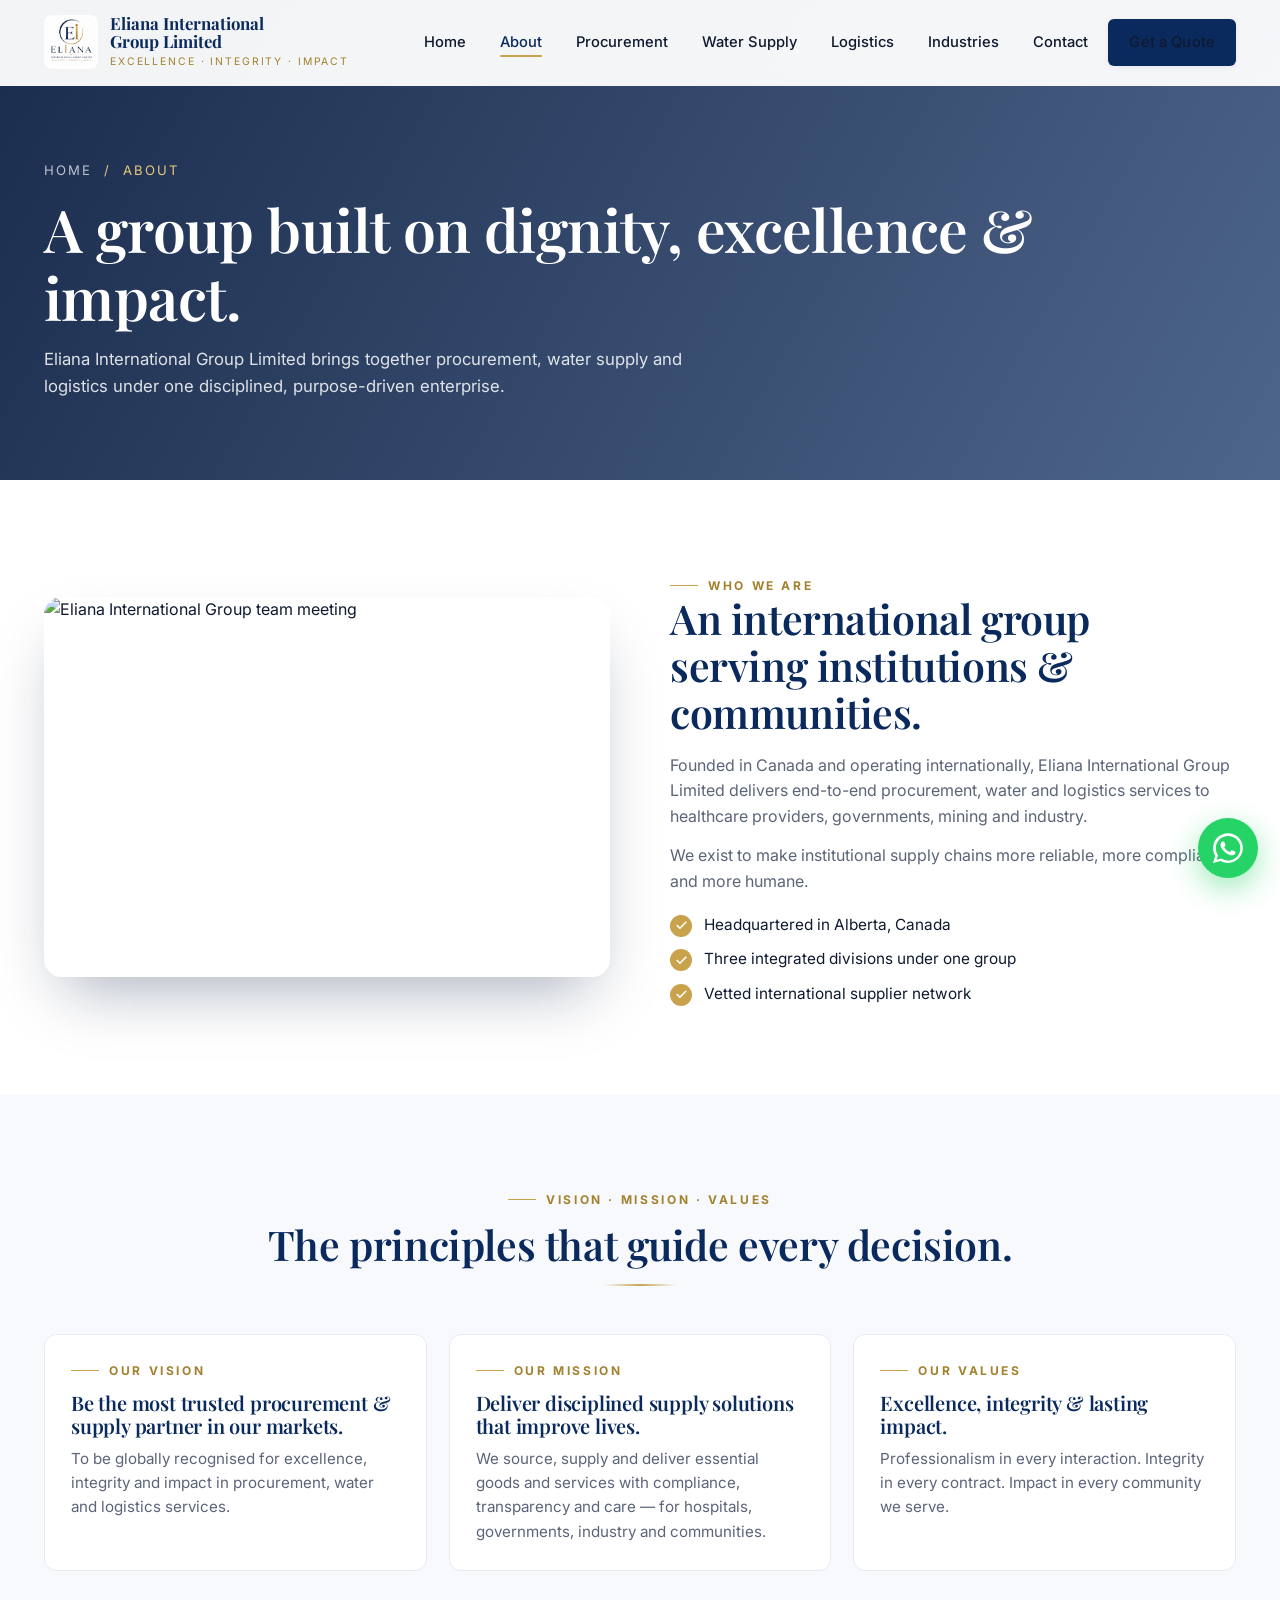
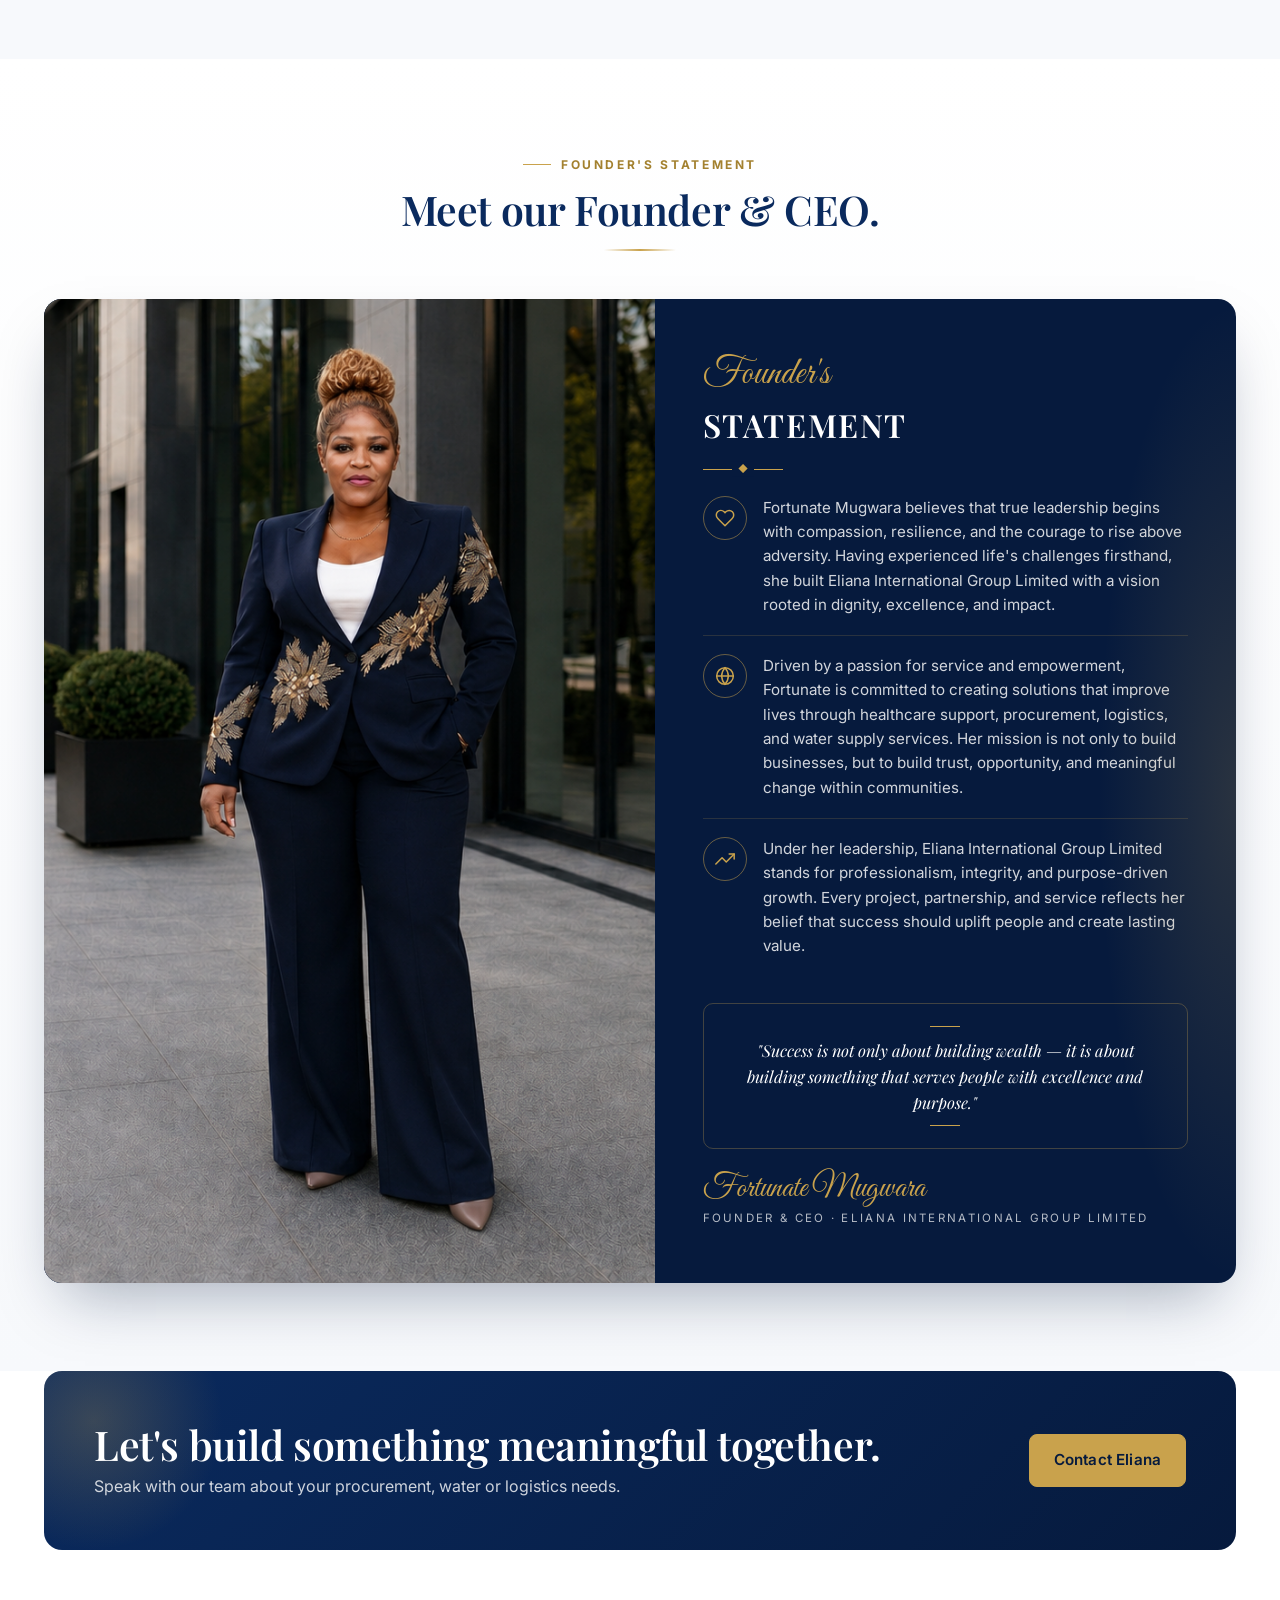
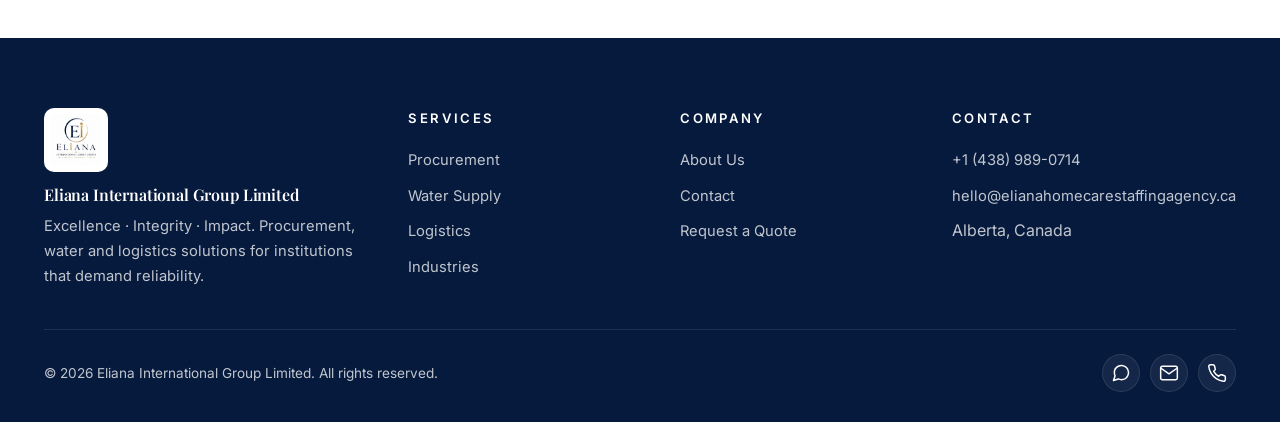
==== about.html @ 85c3ada8 "Add files via upload" ====
<!doctype html>
<html lang="en">
<head>
<meta charset="utf-8" />
<meta name="viewport" content="width=device-width,initial-scale=1" />
<title>About Us — Eliana International Group Limited</title>
<meta name="description" content="Vision, mission and global operations approach of Eliana International Group Limited — a Canadian company serving institutions and communities worldwide." />
<link rel="icon" href="assets/img/logo.jpeg" />
<link rel="preconnect" href="https://fonts.googleapis.com">
<link href="https://fonts.googleapis.com/css2?family=Playfair+Display:wght@500;600;700&family=Inter:wght@300;400;500;600;700&family=Great+Vibes&display=swap" rel="stylesheet">
<link rel="stylesheet" href="assets/css/style.css" />
</head>
<body>

<header class="site-header">
  <div class="container nav">
    <a class="brand" href="index.html"><img src="assets/img/logo.jpeg" alt="Eliana logo" /><div><div class="brand-name">Eliana International<br/>Group Limited</div><span class="brand-tag">Excellence · Integrity · Impact</span></div></a>
    <button class="nav-toggle" aria-label="Toggle navigation"><svg class="icon icon-lg" viewBox="0 0 24 24"><line x1="3" y1="6" x2="21" y2="6"/><line x1="3" y1="12" x2="21" y2="12"/><line x1="3" y1="18" x2="21" y2="18"/></svg></button>
    <ul class="nav-links">
      <li><a href="index.html">Home</a></li>
      <li><a href="about.html">About</a></li>
      <li><a href="procurement.html">Procurement</a></li>
      <li><a href="water.html">Water Supply</a></li>
      <li><a href="logistics.html">Logistics</a></li>
      <li><a href="industries.html">Industries</a></li>
      <li><a href="contact.html">Contact</a></li>
      <li class="nav-cta"><a class="btn btn-blue" href="contact.html">Get a Quote</a></li>
    </ul>
  </div>
</header>

<section class="page-hero">
  <div class="hero-bg"><img src="https://images.unsplash.com/photo-1521737604893-d14cc237f11d?auto=format&fit=crop&w=1900&q=70" alt="Corporate boardroom" /></div>
  <div class="hero-overlay"></div>
  <div class="container reveal">
    <div class="breadcrumb"><a href="index.html">Home</a> &nbsp;/&nbsp; About</div>
    <h1>A group built on dignity, excellence &amp; impact.</h1>
    <p>Eliana International Group Limited brings together procurement, water supply and logistics under one disciplined, purpose-driven enterprise.</p>
  </div>
</section>

<section>
  <div class="container">
    <div class="two-col">
      <div class="col-img reveal"><img src="https://images.unsplash.com/photo-1542744173-8e7e53415bb0?auto=format&fit=crop&w=1200&q=70" alt="Eliana International Group team meeting" /></div>
      <div class="col-text reveal delay-1">
        <span class="eyebrow">Who We Are</span>
        <h2>An international group serving institutions &amp; communities.</h2>
        <p>Founded in Canada and operating internationally, Eliana International Group Limited delivers end-to-end procurement, water and logistics services to healthcare providers, governments, mining and industry.</p>
        <p>We exist to make institutional supply chains more reliable, more compliant and more humane.</p>
        <ul class="checklist">
          <li><span class="ic"><svg class="icon" viewBox="0 0 24 24"><polyline points="20 6 9 17 4 12"/></svg></span> Headquartered in Alberta, Canada</li>
          <li><span class="ic"><svg class="icon" viewBox="0 0 24 24"><polyline points="20 6 9 17 4 12"/></svg></span> Three integrated divisions under one group</li>
          <li><span class="ic"><svg class="icon" viewBox="0 0 24 24"><polyline points="20 6 9 17 4 12"/></svg></span> Vetted international supplier network</li>
        </ul>
      </div>
    </div>
  </div>
</section>

<section style="background:var(--surface)">
  <div class="container">
    <div class="section-head reveal">
      <span class="eyebrow">Vision · Mission · Values</span>
      <h2>The principles that guide every decision.</h2>
      <div class="divider-gold"></div>
    </div>
    <div class="pillars">
      <article class="pillar reveal" style="padding:0">
        <div class="pillar-body">
          <span class="eyebrow">Our Vision</span>
          <h3 style="margin-top:10px">Be the most trusted procurement &amp; supply partner in our markets.</h3>
          <p>To be globally recognised for excellence, integrity and impact in procurement, water and logistics services.</p>
        </div>
      </article>
      <article class="pillar reveal delay-1" style="padding:0">
        <div class="pillar-body">
          <span class="eyebrow">Our Mission</span>
          <h3 style="margin-top:10px">Deliver disciplined supply solutions that improve lives.</h3>
          <p>We source, supply and deliver essential goods and services with compliance, transparency and care — for hospitals, governments, industry and communities.</p>
        </div>
      </article>
      <article class="pillar reveal delay-2" style="padding:0">
        <div class="pillar-body">
          <span class="eyebrow">Our Values</span>
          <h3 style="margin-top:10px">Excellence, integrity &amp; lasting impact.</h3>
          <p>Professionalism in every interaction. Integrity in every contract. Impact in every community we serve.</p>
        </div>
      </article>
    </div>
  </div>
</section>

<!-- Founder Statement -->
<section class="founder-section">
  <div class="container">
    <div class="section-head reveal">
      <span class="eyebrow">Founder's Statement</span>
      <h2>Meet our Founder &amp; CEO.</h2>
      <div class="divider-gold"></div>
    </div>
    <div class="founder-card reveal">
      <div class="founder-img"><img src="assets/img/founder.png" alt="Fortunate Mugwara, Founder &amp; CEO" /></div>
      <div class="founder-body">
        <span class="founder-eyebrow">Founder's</span>
        <div class="founder-title">Statement</div>
        <div class="founder-divider"></div>
        <div class="founder-points">
          <div class="founder-point">
            <div class="ic"><svg class="icon" viewBox="0 0 24 24"><path d="M20.84 4.61a5.5 5.5 0 0 0-7.78 0L12 5.67l-1.06-1.06a5.5 5.5 0 0 0-7.78 7.78l1.06 1.06L12 21.23l7.78-7.78 1.06-1.06a5.5 5.5 0 0 0 0-7.78z"/></svg></div>
            <p>Fortunate Mugwara believes that true leadership begins with compassion, resilience, and the courage to rise above adversity. Having experienced life's challenges firsthand, she built Eliana International Group Limited with a vision rooted in dignity, excellence, and impact.</p>
          </div>
          <div class="founder-point">
            <div class="ic"><svg class="icon" viewBox="0 0 24 24"><circle cx="12" cy="12" r="10"/><line x1="2" y1="12" x2="22" y2="12"/><path d="M12 2a15.3 15.3 0 0 1 4 10 15.3 15.3 0 0 1-4 10 15.3 15.3 0 0 1-4-10 15.3 15.3 0 0 1 4-10z"/></svg></div>
            <p>Driven by a passion for service and empowerment, Fortunate is committed to creating solutions that improve lives through healthcare support, procurement, logistics, and water supply services. Her mission is not only to build businesses, but to build trust, opportunity, and meaningful change within communities.</p>
          </div>
          <div class="founder-point">
            <div class="ic"><svg class="icon" viewBox="0 0 24 24"><polyline points="23 6 13.5 15.5 8.5 10.5 1 18"/><polyline points="17 6 23 6 23 12"/></svg></div>
            <p>Under her leadership, Eliana International Group Limited stands for professionalism, integrity, and purpose-driven growth. Every project, partnership, and service reflects her belief that success should uplift people and create lasting value.</p>
          </div>
        </div>
        <div class="founder-quote">"Success is not only about building wealth — it is about building something that serves people with excellence and purpose."</div>
        <div class="founder-sign">
          <div>
            <div class="name">Fortunate Mugwara</div>
            <div class="role">Founder &amp; CEO · Eliana International Group Limited</div>
          </div>
        </div>
      </div>
    </div>
  </div>
</section>

<section style="padding-top:0">
  <div class="container">
    <div class="cta-strip reveal">
      <div>
        <h2>Let's build something meaningful together.</h2>
        <p>Speak with our team about your procurement, water or logistics needs.</p>
      </div>
      <a class="btn btn-gold" href="contact.html">Contact Eliana</a>
    </div>
  </div>
</section>

<footer>
  <div class="container">
    <div class="foot-grid">
      <div class="foot-brand">
        <img src="assets/img/logo.jpeg" alt="Eliana logo" />
        <h4>Eliana International Group Limited</h4>
        <p>Excellence · Integrity · Impact. Procurement, water and logistics solutions for institutions that demand reliability.</p>
      </div>
      <div class="foot-col"><h5>Services</h5><ul><li><a href="procurement.html">Procurement</a></li><li><a href="water.html">Water Supply</a></li><li><a href="logistics.html">Logistics</a></li><li><a href="industries.html">Industries</a></li></ul></div>
      <div class="foot-col"><h5>Company</h5><ul><li><a href="about.html">About Us</a></li><li><a href="contact.html">Contact</a></li><li><a href="contact.html">Request a Quote</a></li></ul></div>
      <div class="foot-col"><h5>Contact</h5><ul><li><a href="tel:+14389890714">+1 (438) 989-0714</a></li><li><a href="mailto:hello@elianahomecarestaffingagency.ca">hello@elianahomecarestaffingagency.ca</a></li><li>Alberta, Canada</li></ul></div>
    </div>
    <div class="foot-bar">
      <div>© <span id="year"></span> Eliana International Group Limited. All rights reserved.</div>
      <div class="socials"><a href="https://wa.me/14389890714" aria-label="WhatsApp"><svg class="icon" viewBox="0 0 24 24"><path d="M21 11.5a8.38 8.38 0 0 1-.9 3.8 8.5 8.5 0 0 1-7.6 4.7 8.38 8.38 0 0 1-3.8-.9L3 21l1.9-5.7a8.38 8.38 0 0 1-.9-3.8 8.5 8.5 0 0 1 4.7-7.6 8.38 8.38 0 0 1 3.8-.9h.5a8.48 8.48 0 0 1 8 8v.5z"/></svg></a><a href="mailto:hello@elianahomecarestaffingagency.ca" aria-label="Email"><svg class="icon" viewBox="0 0 24 24"><path d="M4 4h16c1.1 0 2 .9 2 2v12c0 1.1-.9 2-2 2H4c-1.1 0-2-.9-2-2V6c0-1.1.9-2 2-2z"/><polyline points="22,6 12,13 2,6"/></svg></a><a href="tel:+14389890714" aria-label="Phone"><svg class="icon" viewBox="0 0 24 24"><path d="M22 16.92v3a2 2 0 0 1-2.18 2 19.79 19.79 0 0 1-8.63-3.07 19.5 19.5 0 0 1-6-6 19.79 19.79 0 0 1-3.07-8.67A2 2 0 0 1 4.11 2h3a2 2 0 0 1 2 1.72c.13.96.37 1.9.72 2.81a2 2 0 0 1-.45 2.11L8.09 9.91a16 16 0 0 0 6 6l1.27-1.27a2 2 0 0 1 2.11-.45c.91.35 1.85.59 2.81.72A2 2 0 0 1 22 16.92z"/></svg></a></div>
    </div>
  </div>
</footer>

<a class="whatsapp-float" href="https://wa.me/14389890714?text=Hello%20Eliana%2C%20I%27d%20like%20to%20learn%20more." target="_blank" rel="noopener" aria-label="Chat on WhatsApp"><svg viewBox="0 0 32 32"><path d="M16 .395C7.211.395.103 7.504.103 16.293c0 2.917.781 5.673 2.146 8.058L0 32l7.881-2.207a15.83 15.83 0 0 0 8.119 2.207h.001c8.789 0 15.896-7.108 15.896-15.897C31.897 7.504 24.789.395 16 .395zm0 28.961a13.05 13.05 0 0 1-6.659-1.823l-.477-.283-4.939 1.383 1.404-4.811-.31-.494a13.06 13.06 0 0 1-1.999-6.939c0-7.222 5.876-13.098 13.098-13.098 7.222 0 13.098 5.876 13.098 13.098 0 7.222-5.876 13.098-13.098 13.098zm7.182-9.808c-.394-.197-2.329-1.149-2.69-1.281-.361-.131-.624-.197-.886.197-.262.394-1.017 1.281-1.247 1.543-.23.262-.46.295-.854.099-.394-.197-1.662-.613-3.166-1.954-1.171-1.044-1.962-2.334-2.193-2.728-.23-.394-.025-.607.173-.803.177-.176.394-.46.591-.689.197-.23.262-.394.394-.656.131-.262.066-.492-.033-.689-.099-.197-.886-2.136-1.214-2.925-.32-.768-.645-.664-.886-.677-.23-.012-.492-.014-.755-.014a1.45 1.45 0 0 0-1.05.492c-.361.394-1.378 1.346-1.378 3.285 0 1.938 1.411 3.812 1.608 4.074.197.262 2.779 4.244 6.732 5.95.94.406 1.674.648 2.246.83.943.3 1.802.258 2.481.156.757-.113 2.329-.952 2.658-1.871.328-.92.328-1.707.23-1.871-.099-.164-.361-.262-.755-.46z"/></svg></a>

<script src="assets/js/script.js"></script>
</body>
</html>
---- assets/css/style.css ----
/* Eliana International Group — clean white / blue / gold */
:root{
  --blue:#0A2A5E;
  --blue-deep:#061a3d;
  --blue-soft:#1a4490;
  --blue-50:#eef3fb;
  --gold:#C9A24C;
  --gold-light:#E8C77A;
  --gold-deep:#a3812f;
  --white:#ffffff;
  --bg:#ffffff;
  --surface:#f7f9fc;
  --text:#0f1a30;
  --muted:#5b6478;
  --line:#e6ebf2;
  --shadow-sm:0 2px 6px rgba(10,42,94,.06);
  --shadow:0 12px 30px -12px rgba(10,42,94,.18);
  --shadow-lg:0 30px 60px -20px rgba(6,26,61,.35);
  --radius:12px;
  --container:1240px;
  --t:cubic-bezier(.2,.7,.2,1);
}
*{box-sizing:border-box;margin:0;padding:0}
html{scroll-behavior:smooth}
body{
  font-family:'Inter',system-ui,-apple-system,sans-serif;
  color:var(--text);background:var(--bg);
  line-height:1.6;-webkit-font-smoothing:antialiased;
}
img{max-width:100%;display:block}
a{color:inherit;text-decoration:none}
h1,h2,h3,h4{font-family:'Playfair Display',Georgia,serif;color:var(--blue);line-height:1.15;font-weight:600;letter-spacing:-.01em}
h1{font-size:clamp(2.2rem,4.6vw,3.8rem)}
h2{font-size:clamp(1.8rem,3.2vw,2.6rem)}
h3{font-size:1.25rem}
.container{max-width:var(--container);margin:0 auto;padding:0 24px}
section{padding:88px 0}
.eyebrow{font-weight:700;letter-spacing:.22em;text-transform:uppercase;font-size:.75rem;color:var(--gold-deep);display:inline-flex;align-items:center;gap:10px}
.eyebrow::before{content:"";width:28px;height:1px;background:var(--gold)}
.section-head{max-width:760px;margin:0 auto 48px;text-align:center}
.section-head h2{margin-top:12px}
.section-head p{margin-top:14px;color:var(--muted);font-size:1.05rem}
.divider-gold{width:72px;height:2px;background:linear-gradient(90deg,transparent,var(--gold),transparent);margin:16px auto 0}

/* Icons */
.icon{width:20px;height:20px;stroke:currentColor;fill:none;stroke-width:1.8;stroke-linecap:round;stroke-linejoin:round;flex-shrink:0}
.icon-lg{width:28px;height:28px}
.icon-xl{width:36px;height:36px}

/* Buttons — blue solid + white outline */
.btn{display:inline-flex;align-items:center;gap:10px;padding:13px 24px;border-radius:8px;font-weight:600;font-size:.95rem;letter-spacing:.01em;transition:all .3s var(--t);border:1.5px solid transparent;cursor:pointer;font-family:inherit;white-space:nowrap}
.btn-blue{background:var(--blue);color:#fff;box-shadow:var(--shadow-sm)}
.btn-blue:hover{background:var(--blue-white);transform:translateY(-2px);box-shadow:var(--shadow)}
.btn-white{background:transparent;color:#fff;border-color:rgba(255,255,255,.8)}
.btn-white:hover{background:#fff;color:var(--blue)}
.btn-outline-blue{background:transparent;color:var(--blue);border-color:var(--blue)}
.btn-outline-blue:hover{background:var(--blue);color:#fff}
.btn-gold{background:var(--gold);color:var(--blue-deep);border-color:var(--gold)}
.btn-gold:hover{background:var(--gold-deep);color:#fff}
.btn .icon{width:16px;height:16px;stroke-width:2.2}

/* Header */
.site-header{position:fixed;top:0;left:0;right:0;z-index:50;background:rgba(255,255,255,.95);backdrop-filter:blur(12px);border-bottom:1px solid transparent;transition:all .3s var(--t)}
.site-header.scrolled{border-bottom-color:var(--line);box-shadow:0 6px 20px -10px rgba(10,42,94,.15)}
.site-header .nav{display:flex;align-items:center;justify-content:space-between;padding:14px 24px;gap:24px}
.brand{display:flex;align-items:center;gap:12px}
.brand img{width:54px;height:54px;object-fit:contain;border-radius:8px}
.brand-name{font-family:'Playfair Display',serif;font-weight:700;color:var(--blue);font-size:1.05rem;line-height:1.1}
.brand-tag{display:block;font-size:.65rem;letter-spacing:.18em;color:var(--gold-deep);text-transform:uppercase;margin-top:3px}
.nav-links{list-style:none;display:flex;align-items:center;gap:6px}
.nav-links a{padding:10px 14px;font-size:.92rem;font-weight:500;color:var(--text);border-radius:6px;transition:all .25s var(--t);position:relative}
.nav-links a:hover{color:var(--blue)}
.nav-links a.active{color:var(--blue)}
.nav-links a.active::after{content:"";position:absolute;left:14px;right:14px;bottom:4px;height:2px;background:var(--gold);border-radius:2px}
.nav-cta a{padding:11px 20px !important}
.nav-toggle{display:none;background:none;border:none;color:var(--blue);cursor:pointer;padding:8px}

/* Hero */
.hero{position:relative;min-height:92vh;display:flex;align-items:center;color:#fff;overflow:hidden;padding-top:120px}
.hero-bg{position:absolute;inset:0;z-index:0}
.hero-bg img{width:100%;height:100%;object-fit:cover}
.hero-overlay{position:absolute;inset:0;background:linear-gradient(120deg,rgba(6,26,61,.92) 0%,rgba(10,42,94,.78) 55%,rgba(10,42,94,.55) 100%);z-index:1}
.hero-inner{position:relative;z-index:2;max-width:880px}
.hero h1{color:#fff;margin-top:18px}
.hero h1 .accent{color:var(--gold);font-style:italic}
.hero p.lede{margin-top:22px;font-size:1.15rem;color:rgba(255,255,255,.85);max-width:640px}
.hero-cta{margin-top:34px;display:flex;gap:14px;flex-wrap:wrap}
.hero-eyebrow{color:var(--gold-light)}
.hero-eyebrow::before{background:var(--gold-light)}
.hero-stats{display:grid;grid-template-columns:repeat(4,1fr);gap:24px;margin-top:60px;padding-top:34px;border-top:1px solid rgba(255,255,255,.18)}
.hero-stats .stat .num{font-family:'Playfair Display',serif;font-size:2.2rem;color:var(--gold);font-weight:600}
.hero-stats .stat .lbl{font-size:.8rem;letter-spacing:.15em;text-transform:uppercase;color:rgba(255,255,255,.7);margin-top:4px}

/* Page hero (interior) */
.page-hero{position:relative;min-height:50vh;display:flex;align-items:center;color:#fff;padding:160px 0 80px;overflow:hidden}
.page-hero .hero-bg{position:absolute;inset:0;z-index:0}
.page-hero .hero-bg img{width:100%;height:100%;object-fit:cover}
.page-hero .hero-overlay{position:absolute;inset:0;background:linear-gradient(120deg,rgba(6,26,61,.92),rgba(10,42,94,.72));z-index:1}
.page-hero .container{position:relative;z-index:2}
.page-hero h1{color:#fff;margin:14px 0 16px}
.page-hero p{color:rgba(255,255,255,.85);max-width:680px;font-size:1.05rem}
.breadcrumb{font-size:.82rem;letter-spacing:.15em;text-transform:uppercase;color:var(--gold-light)}
.breadcrumb a{color:rgba(255,255,255,.7)}
.breadcrumb a:hover{color:#fff}

/* Service cards */
.service-grid{display:grid;grid-template-columns:repeat(auto-fit,minmax(280px,1fr));gap:22px}
.service{background:#fff;border:1px solid var(--line);border-radius:var(--radius);padding:30px 26px;position:relative;transition:all .35s var(--t);overflow:hidden}
.service::before{content:"";position:absolute;left:0;top:0;width:100%;height:3px;background:var(--gold);transform:scaleX(0);transform-origin:left;transition:transform .4s var(--t)}
.service:hover{transform:translateY(-4px);box-shadow:var(--shadow);border-color:transparent}
.service:hover::before{transform:scaleX(1)}
.service .icn{width:54px;height:54px;border-radius:12px;background:var(--blue-50);color:var(--blue);display:inline-flex;align-items:center;justify-content:center;margin-bottom:18px;transition:all .35s var(--t)}
.service:hover .icn{background:var(--blue);color:#fff;transform:rotate(-6deg) scale(1.05)}
.service .icn .icon{width:26px;height:26px;stroke-width:1.8}
.service-num{position:absolute;top:24px;right:24px;font-family:'Playfair Display',serif;font-size:1.1rem;color:var(--gold);font-weight:600;letter-spacing:.1em}
.service h3{margin-bottom:10px;color:var(--blue)}
.service p{color:var(--muted);font-size:.95rem}

/* Pillars (home) */
.pillars{display:grid;grid-template-columns:repeat(3,1fr);gap:22px}
.pillar{background:#fff;border:1px solid var(--line);border-radius:var(--radius);overflow:hidden;transition:all .35s var(--t);display:flex;flex-direction:column}
.pillar:hover{transform:translateY(-4px);box-shadow:var(--shadow-lg);border-color:transparent}
.pillar-img{height:220px;overflow:hidden;position:relative}
.pillar-img img{width:100%;height:100%;object-fit:cover;transition:transform .6s var(--t)}
.pillar:hover .pillar-img img{transform:scale(1.06)}
.pillar-img::after{content:"";position:absolute;inset:0;background:linear-gradient(180deg,rgba(6,26,61,0) 50%,rgba(6,26,61,.6))}
.pillar-body{padding:26px;flex:1;display:flex;flex-direction:column}
.pillar-body h3{margin-bottom:10px}
.pillar-body p{color:var(--muted);font-size:.95rem;flex:1}
.pillar-link{margin-top:18px;display:inline-flex;align-items:center;gap:8px;color:var(--blue);font-weight:600;font-size:.92rem}
.pillar-link .icon{width:16px;height:16px;transition:transform .3s var(--t)}
.pillar-link:hover .icon{transform:translateX(4px)}

/* Why us / features */
.feature-grid{display:grid;grid-template-columns:repeat(4,1fr);gap:22px}
.feature{padding:26px;background:#fff;border:1px solid var(--line);border-radius:var(--radius);text-align:left;transition:all .3s var(--t)}
.feature:hover{border-color:var(--gold);transform:translateY(-3px)}
.feature .icn{width:46px;height:46px;border-radius:10px;background:linear-gradient(135deg,var(--gold),var(--gold-deep));color:#fff;display:inline-flex;align-items:center;justify-content:center;margin-bottom:14px}
.feature h4{font-family:'Inter',sans-serif;font-size:1.02rem;font-weight:600;color:var(--blue);margin-bottom:6px}
.feature p{color:var(--muted);font-size:.9rem}

/* Founder section */
.founder-section{background:linear-gradient(180deg,#fff,var(--surface))}
.founder-card{display:grid;grid-template-columns:1.05fr 1fr;gap:0;background:#061a3d;border-radius:18px;overflow:hidden;box-shadow:var(--shadow-lg);position:relative}
.founder-img{position:relative;min-height:560px;background:#0a1f44}
.founder-img img{width:100%;height:100%;object-fit:cover;object-position:center top}
.founder-body{padding:56px 48px;color:#fff;position:relative}
.founder-body::before{content:"";position:absolute;right:-1px;top:0;bottom:0;width:140px;background:radial-gradient(ellipse at right,rgba(201,162,76,.18),transparent 70%);pointer-events:none}
.founder-eyebrow{font-family:'Great Vibes',cursive;font-size:2.4rem;color:var(--gold);line-height:1;display:block;margin-bottom:6px}
.founder-title{font-family:'Playfair Display',serif;font-size:2rem;color:#fff;font-weight:600;letter-spacing:.05em;text-transform:uppercase}
.founder-divider{width:80px;height:1px;background:var(--gold);margin:18px 0 26px;position:relative}
.founder-divider::after{content:"◆";position:absolute;left:50%;top:50%;transform:translate(-50%,-50%);color:var(--gold);font-size:.6rem;background:#061a3d;padding:0 6px}
.founder-points{display:flex;flex-direction:column;gap:18px}
.founder-point{display:grid;grid-template-columns:44px 1fr;gap:16px;align-items:start;padding-bottom:18px;border-bottom:1px solid rgba(201,162,76,.18)}
.founder-point:last-child{border-bottom:none}
.founder-point .ic{width:44px;height:44px;border:1px solid rgba(201,162,76,.5);border-radius:50%;color:var(--gold);display:flex;align-items:center;justify-content:center}
.founder-point p{color:rgba(255,255,255,.82);font-size:.95rem;line-height:1.6}
.founder-quote{margin-top:26px;padding:22px 24px;border:1px solid rgba(201,162,76,.3);border-radius:10px;color:#fff;font-family:'Playfair Display',serif;font-style:italic;font-size:1.02rem;text-align:center;position:relative}
.founder-quote::before,.founder-quote::after{content:"";display:block;width:30px;height:1px;background:var(--gold);margin:0 auto 10px}
.founder-quote::after{margin:10px auto 0}
.founder-sign{margin-top:24px;display:flex;align-items:center;justify-content:space-between;gap:16px;flex-wrap:wrap}
.founder-sign .name{font-family:'Great Vibes',cursive;color:var(--gold);font-size:2rem;line-height:1}
.founder-sign .role{font-size:.72rem;letter-spacing:.2em;color:rgba(255,255,255,.7);text-transform:uppercase;margin-top:4px}

/* Industries grid */
.ind-grid{display:grid;grid-template-columns:repeat(auto-fit,minmax(220px,1fr));gap:18px}
.ind{background:#fff;border:1px solid var(--line);border-radius:var(--radius);padding:26px 22px;text-align:center;transition:all .3s var(--t)}
.ind:hover{transform:translateY(-4px);border-color:var(--blue);box-shadow:var(--shadow)}
.ind .icn{width:54px;height:54px;border-radius:50%;background:var(--blue-50);color:var(--blue);display:inline-flex;align-items:center;justify-content:center;margin-bottom:14px;transition:all .35s var(--t)}
.ind:hover .icn{background:var(--gold);color:#fff}
.ind h4{font-family:'Playfair Display',serif;color:var(--blue);font-size:1.1rem;margin-bottom:8px}
.ind p{color:var(--muted);font-size:.88rem}

/* Product cards (water page) */
.products-grid{display:grid;grid-template-columns:repeat(auto-fit,minmax(260px,1fr));gap:22px}
.product{background:#fff;border:1px solid var(--line);border-radius:var(--radius);overflow:hidden;transition:all .35s var(--t);display:flex;flex-direction:column}
.product:hover{transform:translateY(-6px);box-shadow:var(--shadow-lg);border-color:transparent}
.product-img{height:280px;background:linear-gradient(180deg,var(--blue-50),#fff);display:flex;align-items:center;justify-content:center;padding:18px;overflow:hidden}
.product-img img{max-height:100%;width:auto;object-fit:contain;transition:transform .5s var(--t)}
.product:hover .product-img img{transform:scale(1.05)}
.product-body{padding:22px 24px 26px;text-align:center;border-top:1px solid var(--line)}
.product-body h3{color:var(--blue);margin-bottom:6px}
.product-body .size{color:var(--gold-deep);font-weight:600;font-size:.82rem;letter-spacing:.15em;text-transform:uppercase;margin-bottom:10px}
.product-body p{color:var(--muted);font-size:.92rem}

/* Procurement equipment list */
.equip-grid{display:grid;grid-template-columns:repeat(auto-fit,minmax(220px,1fr));gap:16px;margin-top:18px}
.equip{background:#fff;border:1px solid var(--line);border-radius:10px;padding:18px 20px;display:flex;align-items:center;gap:12px;transition:all .25s var(--t)}
.equip:hover{border-color:var(--gold);background:var(--surface);transform:translateX(3px)}
.equip .ic{width:38px;height:38px;border-radius:8px;background:var(--blue-50);color:var(--blue);display:inline-flex;align-items:center;justify-content:center;flex-shrink:0}
.equip span{font-weight:500;color:var(--text);font-size:.95rem}

/* Two-col image+text */
.two-col{display:grid;grid-template-columns:1fr 1fr;gap:60px;align-items:center}
.two-col.reverse{direction:rtl}
.two-col.reverse > *{direction:ltr}
.two-col .col-img{border-radius:18px;overflow:hidden;box-shadow:var(--shadow-lg);position:relative}
.two-col .col-img img{width:100%;height:100%;object-fit:cover;min-height:380px}
.two-col .col-text h2{margin-bottom:16px}
.two-col .col-text p{color:var(--muted);margin-bottom:14px}
.checklist{list-style:none;margin-top:18px;display:flex;flex-direction:column;gap:10px}
.checklist li{display:flex;align-items:start;gap:12px;color:var(--text);font-size:.96rem}
.checklist li .ic{width:22px;height:22px;border-radius:50%;background:var(--gold);color:#fff;display:inline-flex;align-items:center;justify-content:center;flex-shrink:0;margin-top:2px}
.checklist li .ic .icon{width:13px;height:13px;stroke-width:3}

/* Newsletter */
.newsletter{background:linear-gradient(135deg,var(--blue-deep),var(--blue));color:#fff;border-radius:18px;padding:56px 48px;position:relative;overflow:hidden}
.newsletter::before{content:"";position:absolute;right:-100px;top:-100px;width:300px;height:300px;border-radius:50%;background:radial-gradient(circle,rgba(201,162,76,.25),transparent 70%)}
.newsletter-inner{display:grid;grid-template-columns:1fr 1fr;gap:40px;align-items:center;position:relative;z-index:1}
.newsletter h2{color:#fff;margin-bottom:10px}
.newsletter p{color:rgba(255,255,255,.78)}
.newsletter form{display:flex;gap:10px;background:#fff;padding:6px;border-radius:50px;box-shadow:var(--shadow)}
.newsletter input{flex:1;border:none;outline:none;padding:14px 20px;font-family:inherit;font-size:.95rem;background:transparent;color:var(--text)}
.newsletter button{border:none;background:var(--gold);color:var(--blue-deep);padding:14px 24px;border-radius:50px;font-weight:600;cursor:pointer;font-family:inherit;display:inline-flex;align-items:center;gap:8px;transition:all .3s var(--t)}
.newsletter button:hover{background:var(--gold-deep);color:#fff}
.newsletter-msg{margin-top:14px;font-size:.88rem;color:var(--gold-light);min-height:1.2em}

/* Contact */
.contact-grid{display:grid;grid-template-columns:1.2fr 1fr;gap:40px}
.form-card{background:#fff;border:1px solid var(--line);border-radius:var(--radius);padding:36px;box-shadow:var(--shadow-sm)}
.form-row{display:grid;grid-template-columns:1fr 1fr;gap:16px;margin-bottom:16px}
.field{display:flex;flex-direction:column;gap:6px}
.field.full{grid-column:1/-1}
.field label{font-size:.82rem;font-weight:600;color:var(--blue);letter-spacing:.04em}
.field input,.field select,.field textarea{padding:13px 14px;border:1px solid var(--line);border-radius:8px;font-family:inherit;font-size:.95rem;color:var(--text);background:#fff;transition:all .25s var(--t)}
.field input:focus,.field select:focus,.field textarea:focus{outline:none;border-color:var(--blue);box-shadow:0 0 0 3px rgba(10,42,94,.1)}
.field textarea{resize:vertical;min-height:120px}
.form-msg{display:none;padding:14px 16px;border-radius:8px;background:#e9f7ee;color:#15663a;border:1px solid #b6e0c4;font-size:.92rem;margin-bottom:16px}
.form-msg.show{display:block}
.form-msg.error{background:#fdecec;color:#8a1c1c;border-color:#f3b6b6}
.contact-card{background:var(--blue);color:#fff;border-radius:var(--radius);padding:36px;box-shadow:var(--shadow);position:relative;overflow:hidden}
.contact-card::after{content:"";position:absolute;right:-60px;bottom:-60px;width:200px;height:200px;border-radius:50%;background:radial-gradient(circle,rgba(201,162,76,.2),transparent 70%)}
.contact-card h3{color:#fff;font-size:1.5rem;margin-bottom:18px}
.contact-list{list-style:none;display:flex;flex-direction:column;gap:18px;margin-top:18px;position:relative;z-index:1}
.contact-list li{display:flex;gap:14px;align-items:start}
.contact-list .ic{width:42px;height:42px;border-radius:10px;background:rgba(255,255,255,.1);color:var(--gold-light);display:inline-flex;align-items:center;justify-content:center;flex-shrink:0;border:1px solid rgba(201,162,76,.35)}
.contact-list .lbl{font-size:.7rem;letter-spacing:.18em;text-transform:uppercase;color:rgba(255,255,255,.65)}
.contact-list .val{color:#fff;font-weight:500;word-break:break-word}
.contact-list a:hover{color:var(--gold-light)}

/* Footer */
footer{background:var(--blue-deep);color:rgba(255,255,255,.75);padding:70px 0 30px}
.foot-grid{display:grid;grid-template-columns:1.4fr 1fr 1fr 1fr;gap:40px;margin-bottom:40px}
.foot-brand img{width:64px;height:64px;border-radius:10px;margin-bottom:14px;background:#fff;padding:6px}
.foot-brand h4{color:#fff;font-family:'Playfair Display',serif;margin-bottom:10px}
.foot-brand p{font-size:.92rem;line-height:1.7}
.foot-col h5{color:#fff;font-size:.82rem;letter-spacing:.18em;text-transform:uppercase;margin-bottom:18px;font-family:'Inter',sans-serif;font-weight:600}
.foot-col ul{list-style:none;display:flex;flex-direction:column;gap:10px}
.foot-col a{font-size:.92rem;transition:color .25s}
.foot-col a:hover{color:var(--gold-light)}
.foot-bar{border-top:1px solid rgba(255,255,255,.1);padding-top:24px;display:flex;justify-content:space-between;align-items:center;flex-wrap:wrap;gap:14px;font-size:.85rem}
.socials{display:flex;gap:10px}
.socials a{width:38px;height:38px;border-radius:50%;background:rgba(255,255,255,.06);display:inline-flex;align-items:center;justify-content:center;color:#fff;border:1px solid rgba(255,255,255,.1);transition:all .25s}
.socials a:hover{background:var(--gold);color:var(--blue-deep);border-color:var(--gold)}

/* Floating WhatsApp */
.whatsapp-float{position:fixed;right:22px;bottom:22px;width:60px;height:60px;border-radius:50%;background:#25D366;color:#fff;display:inline-flex;align-items:center;justify-content:center;z-index:60;box-shadow:0 10px 30px rgba(37,211,102,.45);transition:all .3s var(--t);animation:pulseRing 2.4s infinite}
.whatsapp-float:hover{transform:scale(1.08)}
.whatsapp-float svg{width:30px;height:30px;fill:#fff}
@keyframes pulseRing{0%{box-shadow:0 10px 30px rgba(37,211,102,.45),0 0 0 0 rgba(37,211,102,.5)}70%{box-shadow:0 10px 30px rgba(37,211,102,.45),0 0 0 18px rgba(37,211,102,0)}100%{box-shadow:0 10px 30px rgba(37,211,102,.45),0 0 0 0 rgba(37,211,102,0)}}

/* Reveal animations */
.reveal{opacity:0;transform:translateY(28px);transition:opacity .8s var(--t),transform .8s var(--t)}
.reveal.in{opacity:1;transform:none}
.reveal.delay-1{transition-delay:.08s}
.reveal.delay-2{transition-delay:.16s}
.reveal.delay-3{transition-delay:.24s}

/* CTA strip */
.cta-strip{background:linear-gradient(135deg,var(--blue),var(--blue-deep));color:#fff;border-radius:18px;padding:50px;display:flex;justify-content:space-between;align-items:center;gap:30px;flex-wrap:wrap;position:relative;overflow:hidden}
.cta-strip::before{content:"";position:absolute;left:-80px;top:-80px;width:260px;height:260px;border-radius:50%;background:radial-gradient(circle,rgba(201,162,76,.25),transparent 70%)}
.cta-strip h2{color:#fff;margin:0;position:relative}
.cta-strip p{color:rgba(255,255,255,.8);margin-top:6px;position:relative}
.cta-strip .btn{position:relative}

/* Responsive */
@media (max-width:980px){
  .nav-toggle{display:inline-flex}
  .nav-links{position:absolute;top:100%;left:0;right:0;background:#fff;flex-direction:column;align-items:stretch;padding:14px;gap:4px;border-bottom:1px solid var(--line);box-shadow:var(--shadow);transform:translateY(-12px);opacity:0;pointer-events:none;transition:all .25s var(--t)}
  .nav-links.open{transform:none;opacity:1;pointer-events:auto}
  .nav-links a{padding:13px 16px}
  .pillars,.feature-grid,.foot-grid{grid-template-columns:1fr 1fr}
  .founder-card,.two-col,.newsletter-inner,.contact-grid{grid-template-columns:1fr}
  .founder-img{min-height:420px}
  .founder-body{padding:36px 28px}
  .hero-stats{grid-template-columns:repeat(2,1fr)}
}
@media (max-width:600px){
  section{padding:64px 0}
  .pillars,.feature-grid,.foot-grid{grid-template-columns:1fr}
  .form-row{grid-template-columns:1fr}
  .newsletter,.cta-strip{padding:36px 24px}
  .newsletter form{flex-direction:column;background:transparent;padding:0;box-shadow:none}
  .newsletter input,.newsletter button{border-radius:10px;background:#fff;width:100%;justify-content:center}
  .founder-eyebrow{font-size:1.8rem}
  .founder-title{font-size:1.4rem}
  .brand img{width:46px;height:46px}
  .brand-name{font-size:.95rem}
}
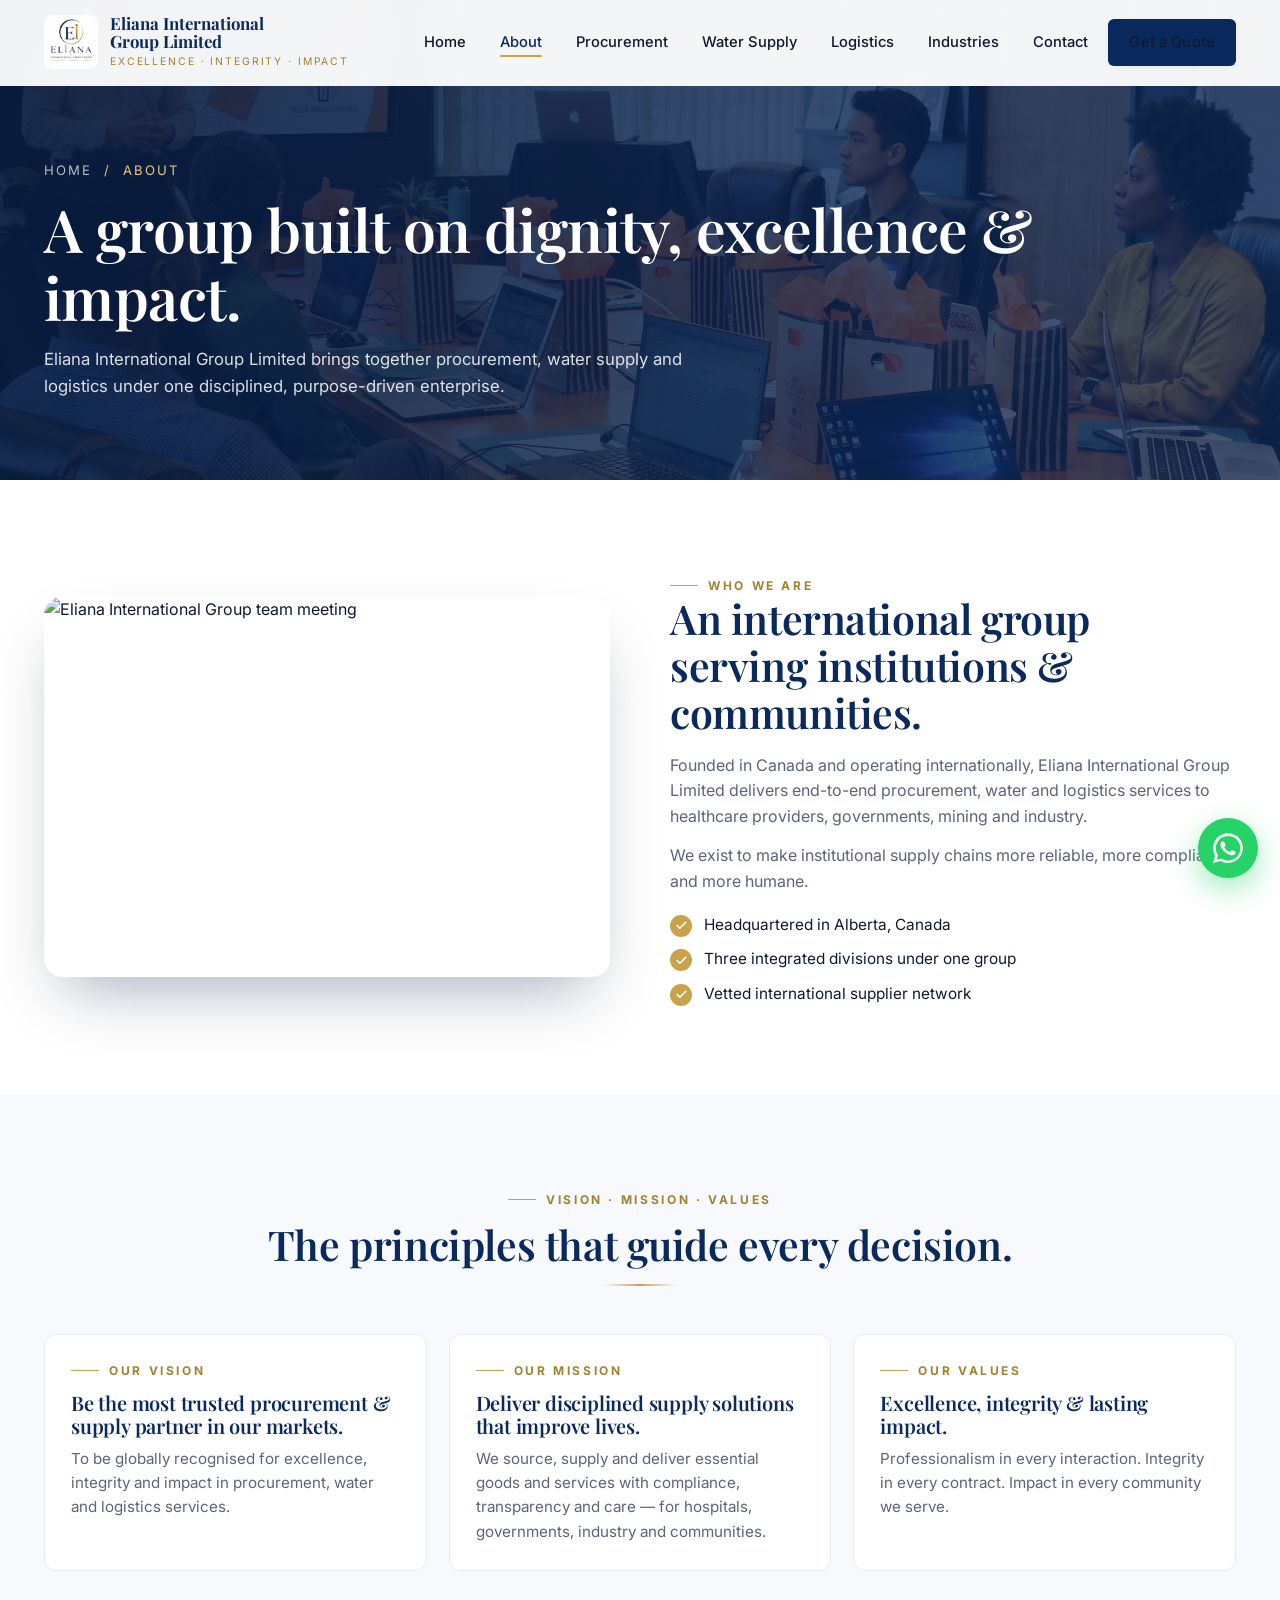
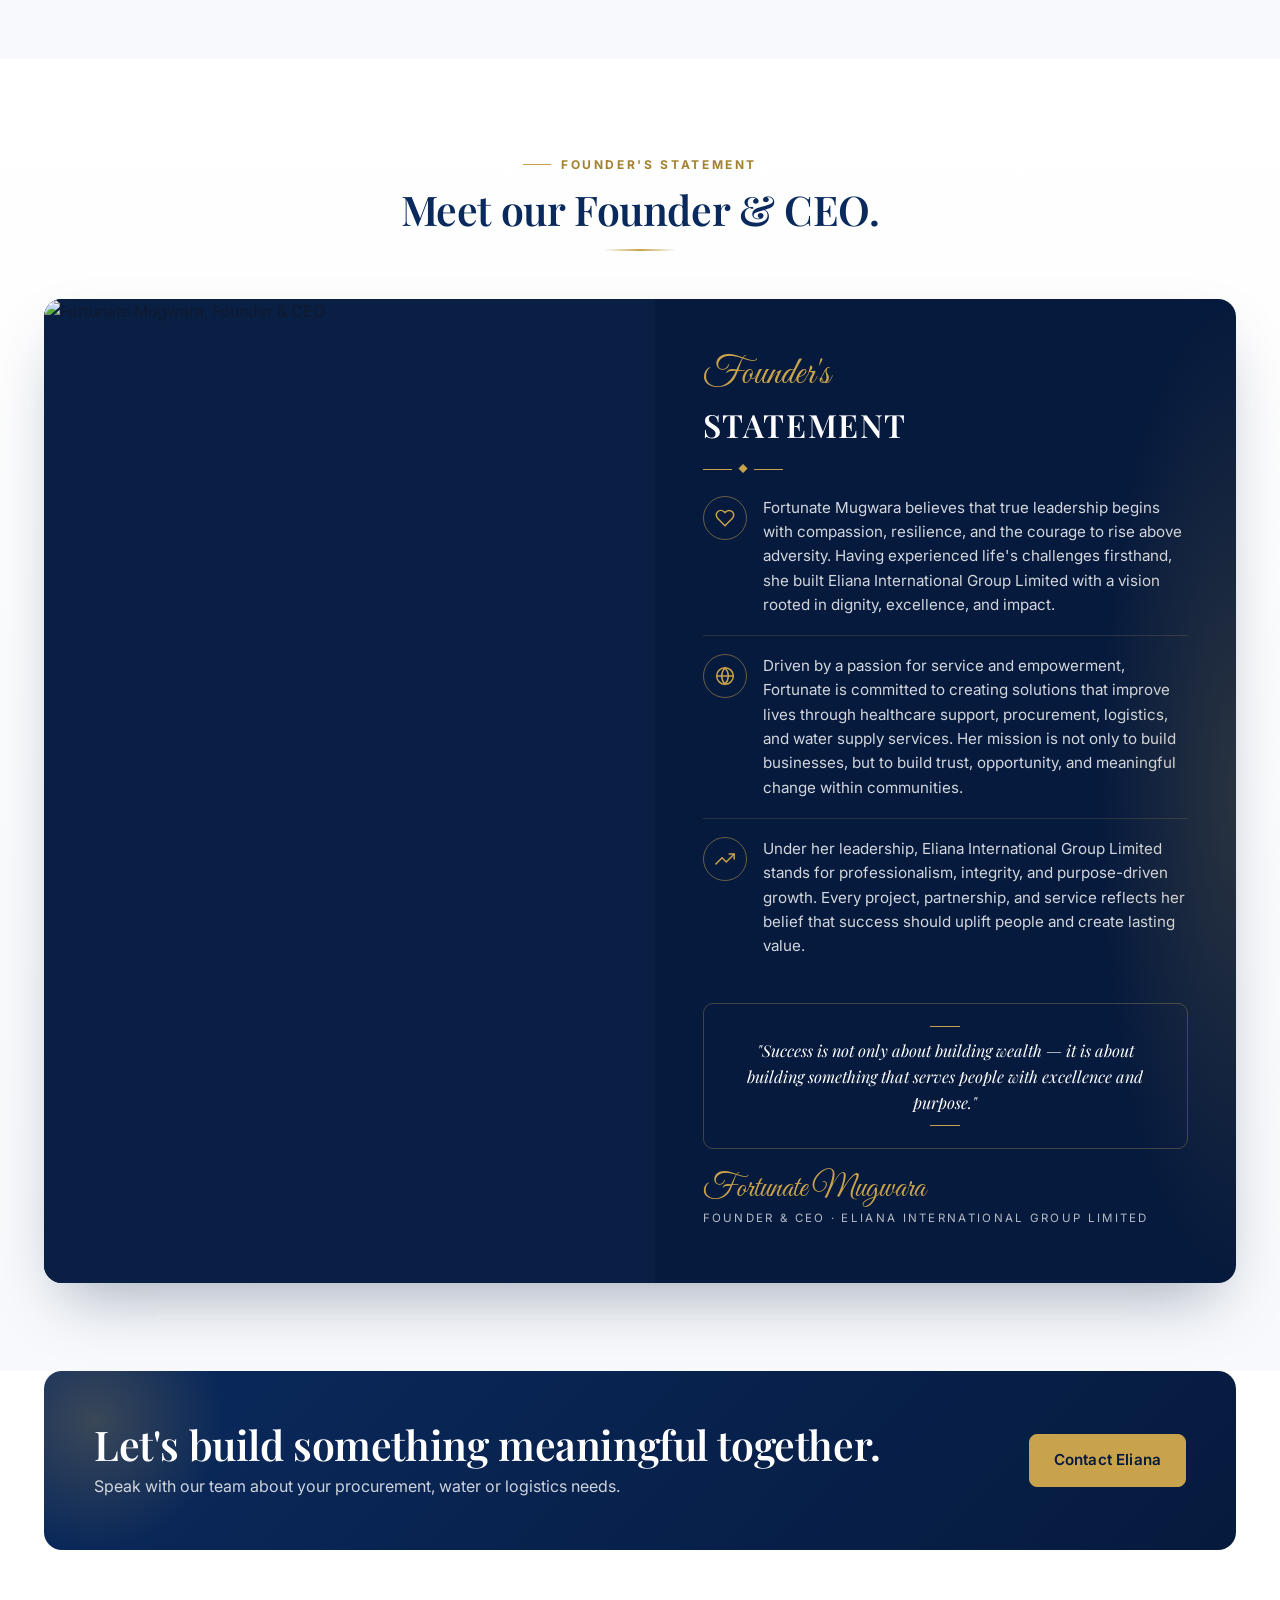
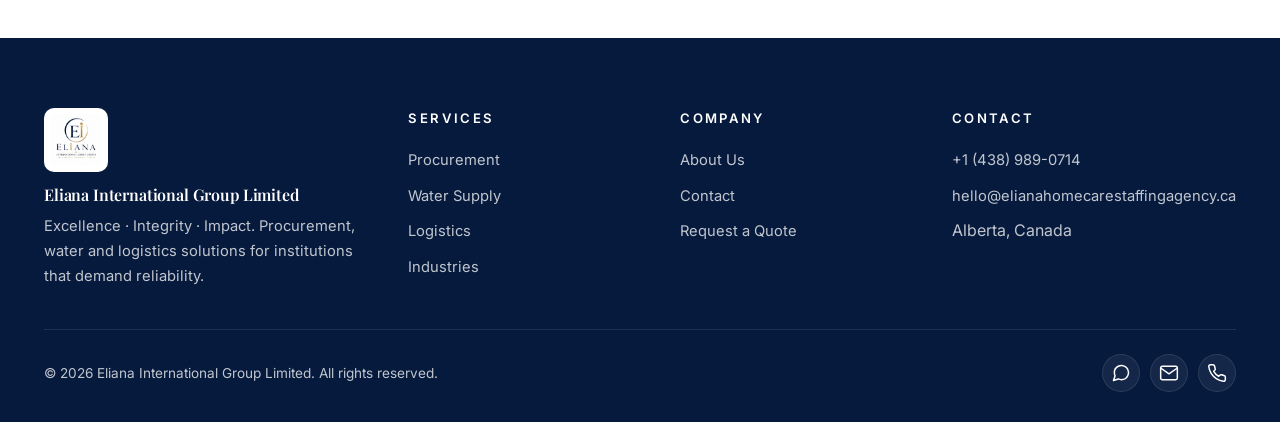
==== commit 530103fe: "Update images in about.html" ====
--- a/about.html
+++ b/about.html
@@ -30,7 +30,7 @@
 </header>
 
 <section class="page-hero">
-  <div class="hero-bg"><img src="https://images.unsplash.com/photo-1521737604893-d14cc237f11d?auto=format&fit=crop&w=1900&q=70" alt="Corporate boardroom" /></div>
+  <div class="hero-bg"><img src="assets/img/ab.jpeg" alt="Corporate boardroom" /></div>
   <div class="hero-overlay"></div>
   <div class="container reveal">
     <div class="breadcrumb"><a href="index.html">Home</a> &nbsp;/&nbsp; About</div>
@@ -100,7 +100,7 @@
       <div class="divider-gold"></div>
     </div>
     <div class="founder-card reveal">
-      <div class="founder-img"><img src="assets/img/founder.png" alt="Fortunate Mugwara, Founder &amp; CEO" /></div>
+      <div class="founder-img"><img src="assets/img/owner.png" alt="Fortunate Mugwara, Founder &amp; CEO" /></div>
       <div class="founder-body">
         <span class="founder-eyebrow">Founder's</span>
         <div class="founder-title">Statement</div>
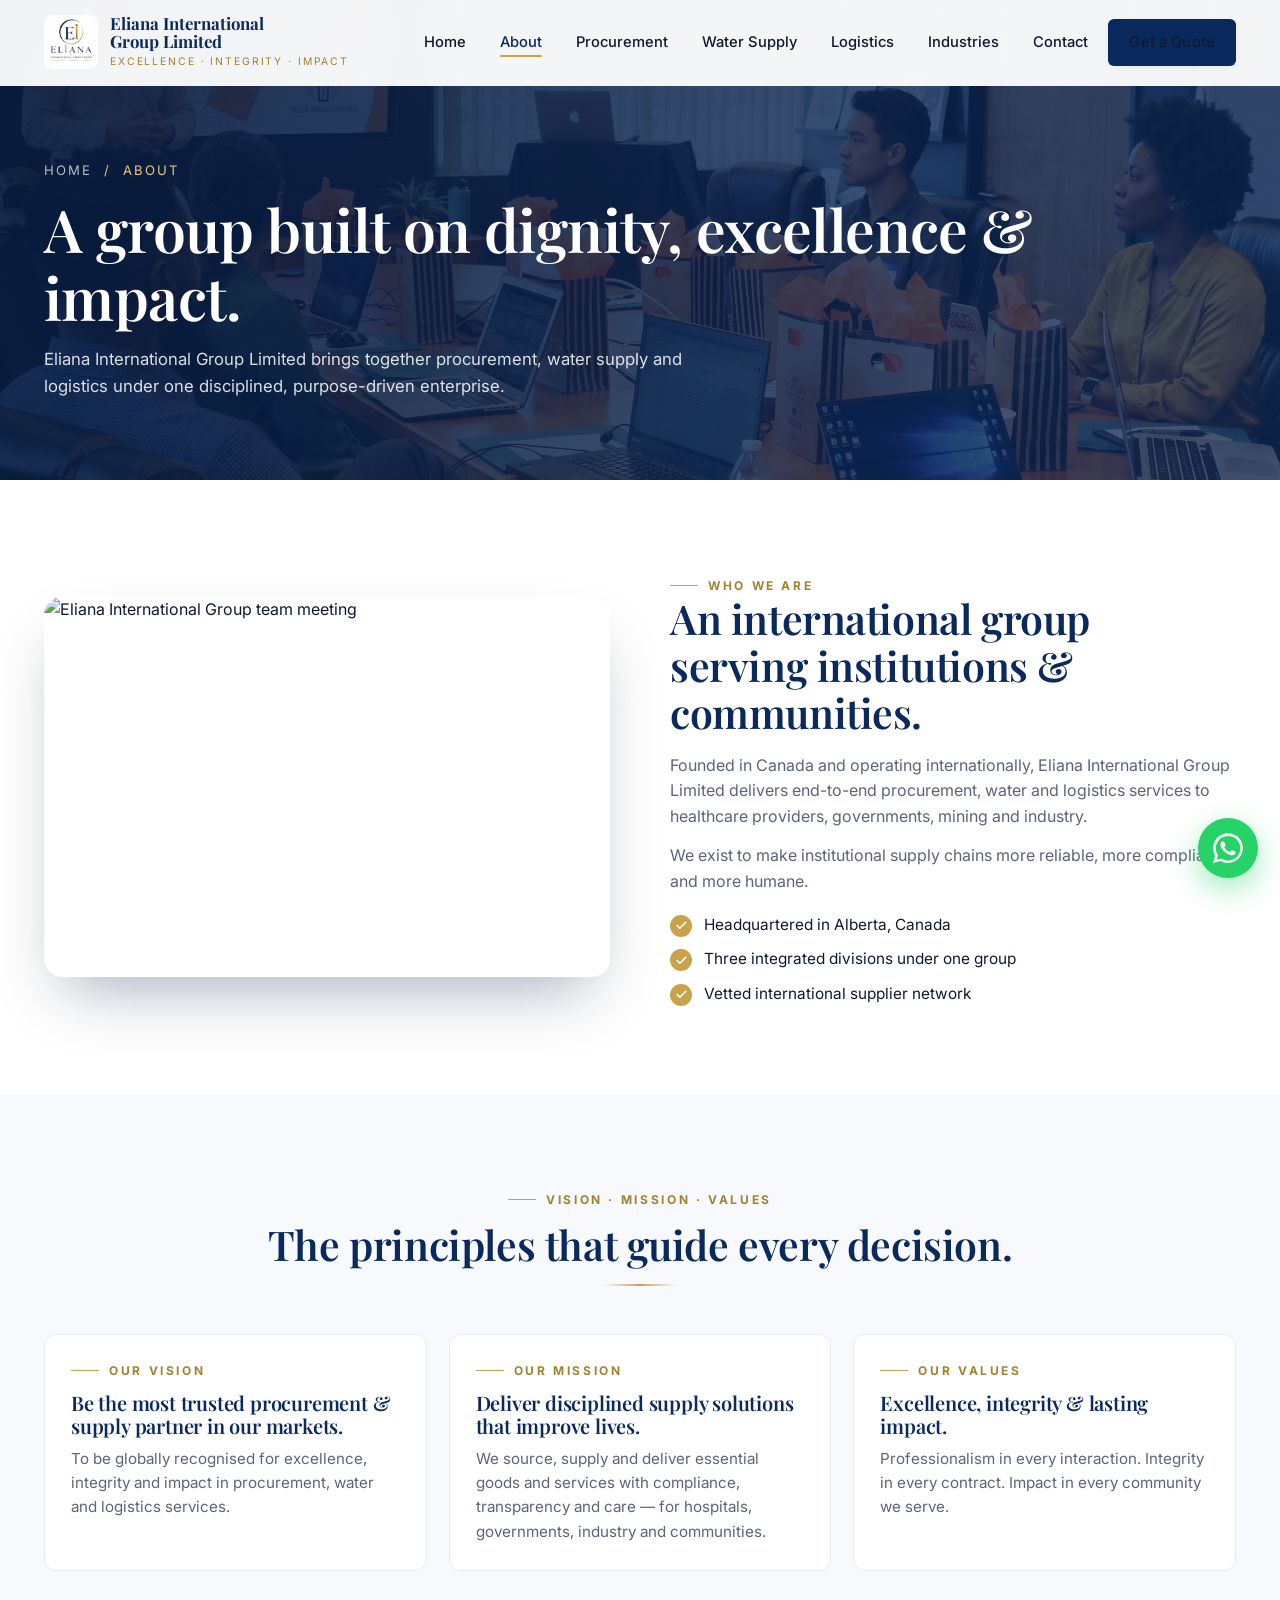
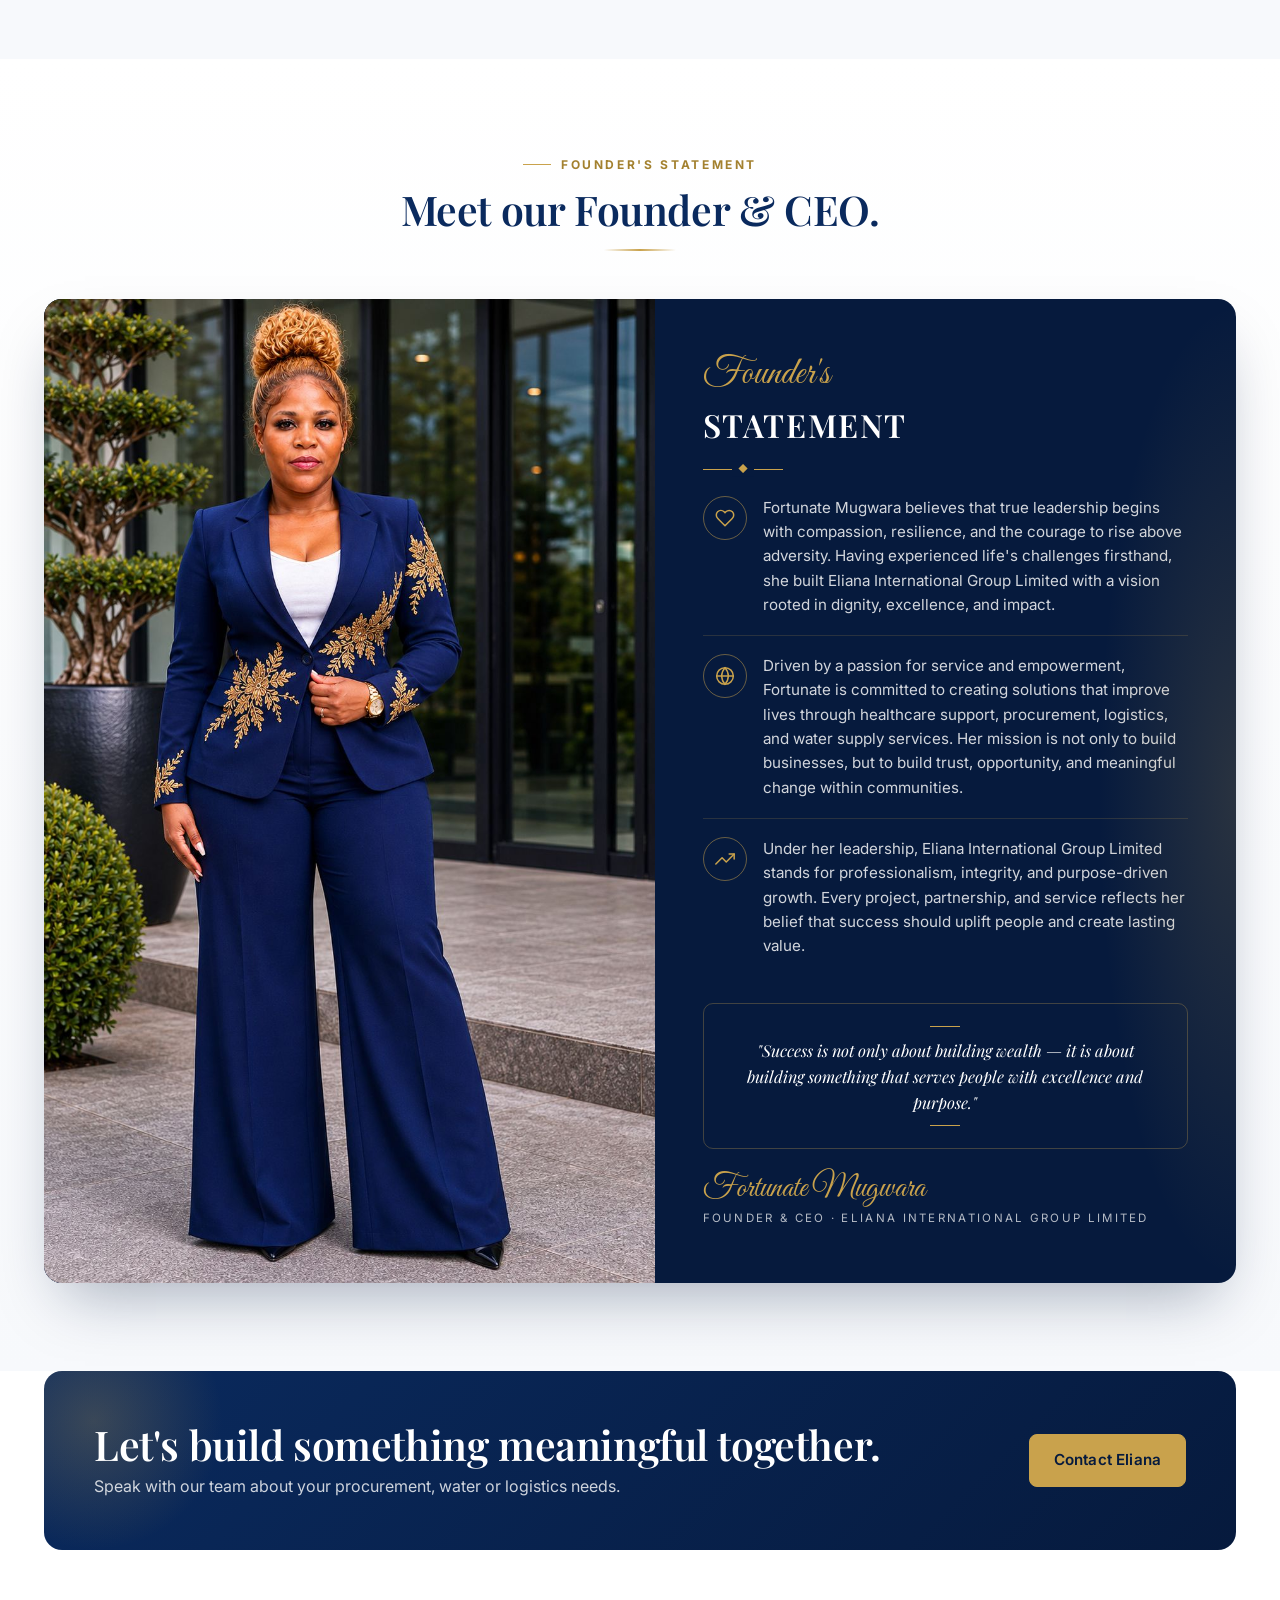
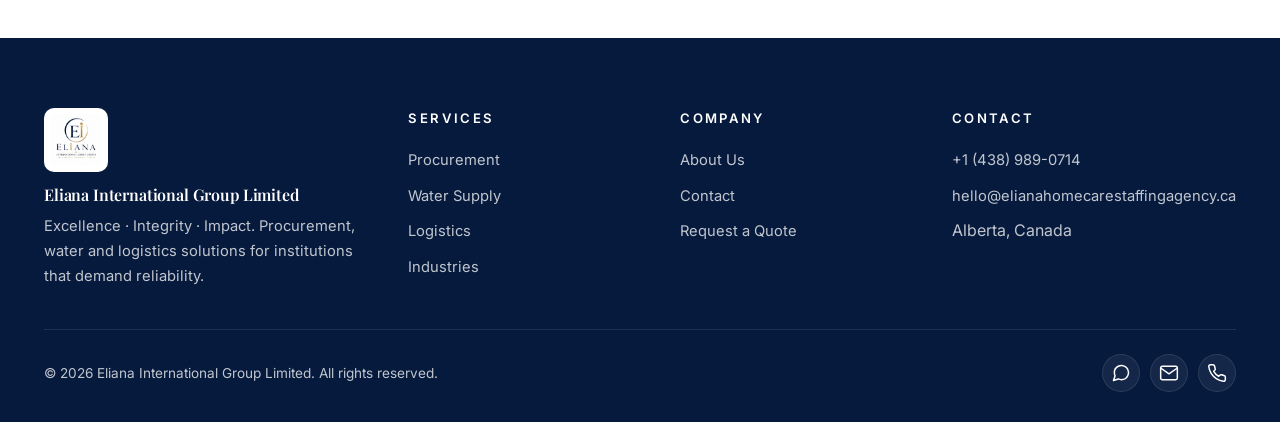
==== commit d885b11f: "Update founder image from PNG to JPEG format" ====
--- a/about.html
+++ b/about.html
@@ -100,7 +100,7 @@
       <div class="divider-gold"></div>
     </div>
     <div class="founder-card reveal">
-      <div class="founder-img"><img src="assets/img/owner.png" alt="Fortunate Mugwara, Founder &amp; CEO" /></div>
+      <div class="founder-img"><img src="assets/img/owner.jpeg" alt="Fortunate Mugwara, Founder &amp; CEO" /></div>
       <div class="founder-body">
         <span class="founder-eyebrow">Founder's</span>
         <div class="founder-title">Statement</div>
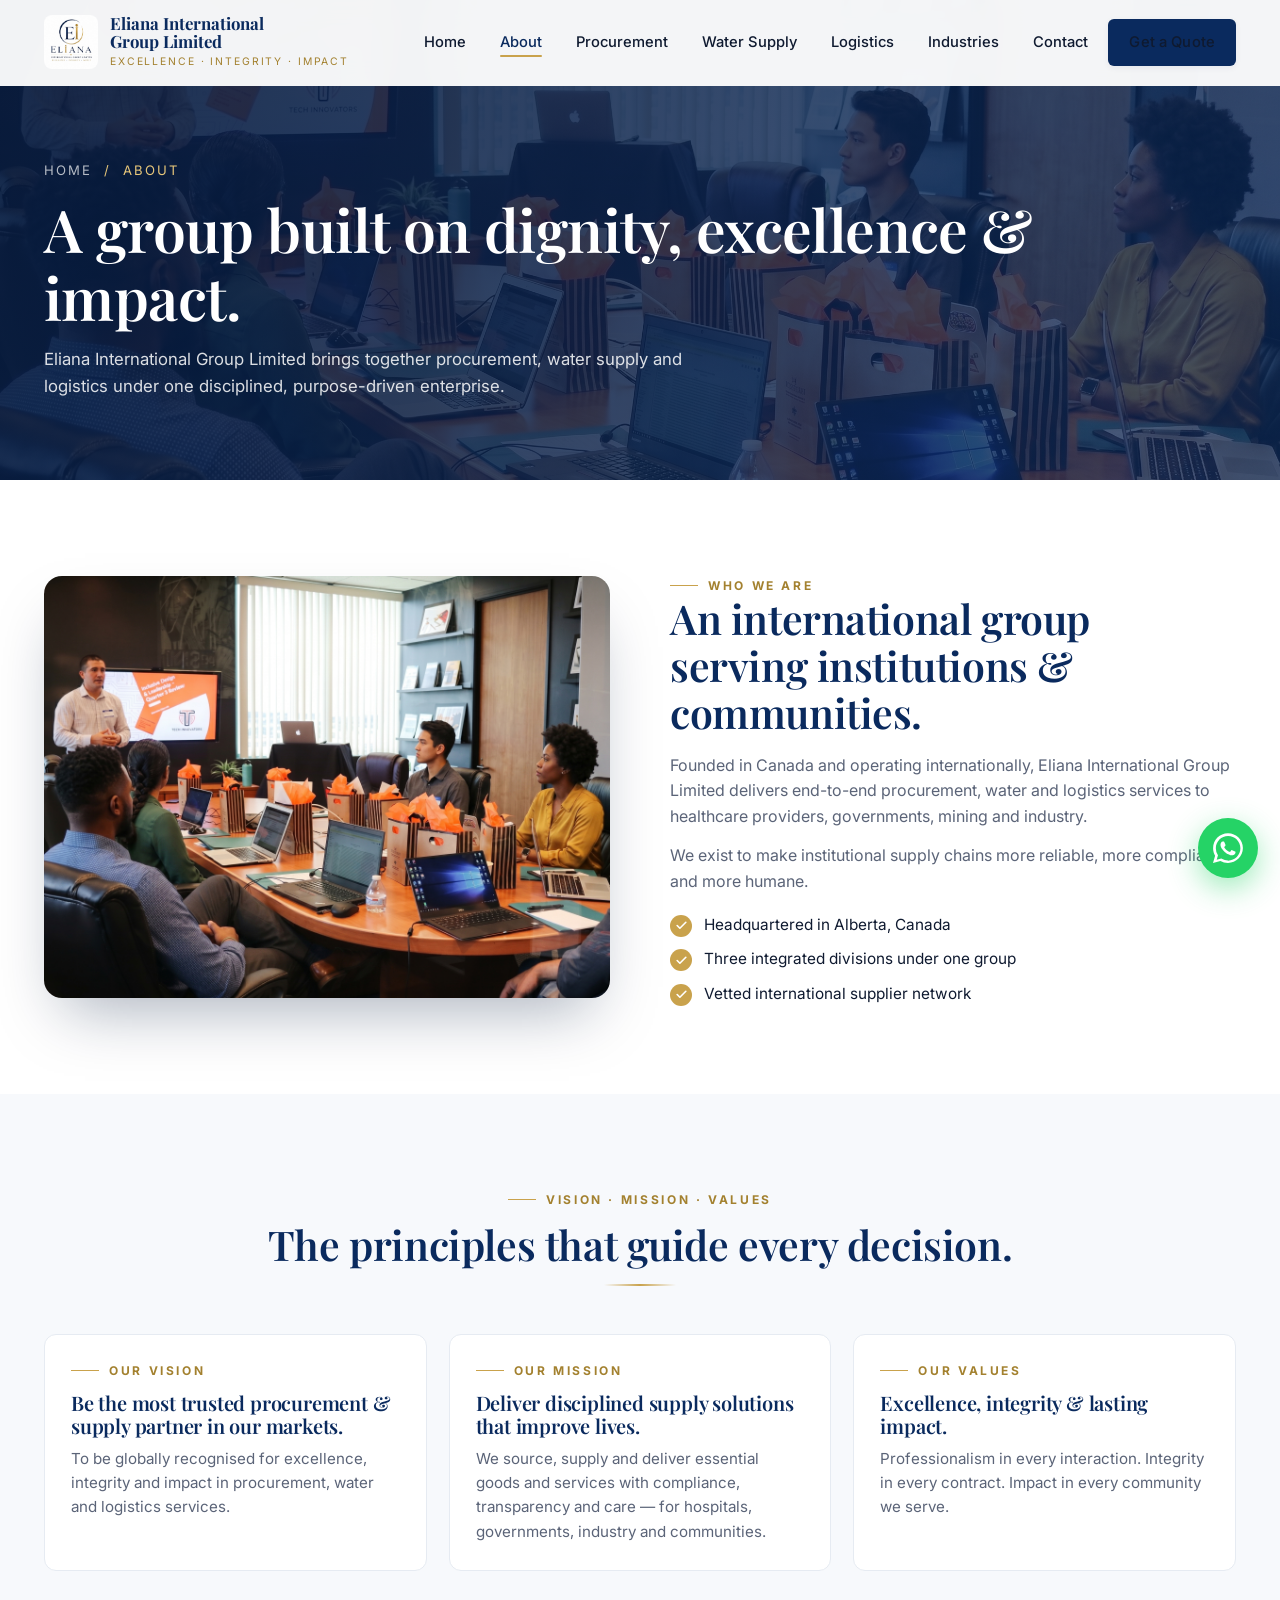
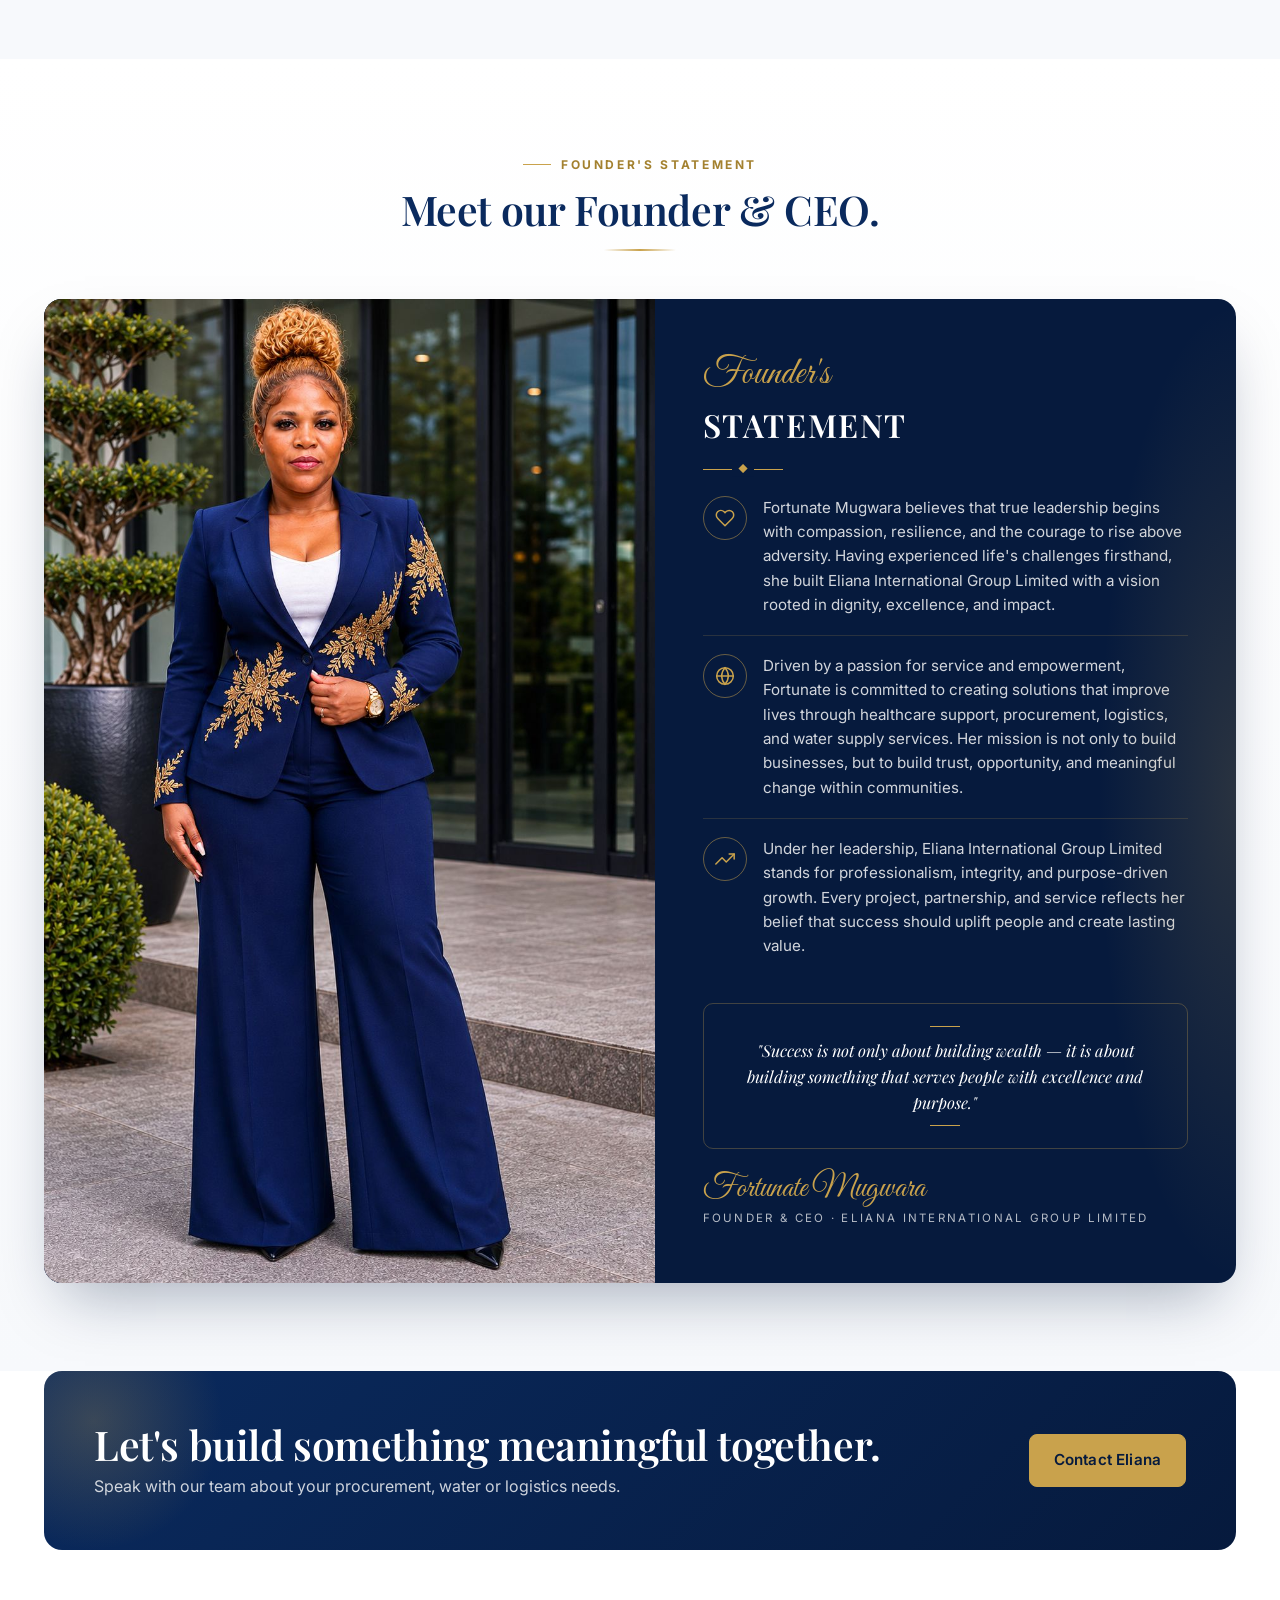
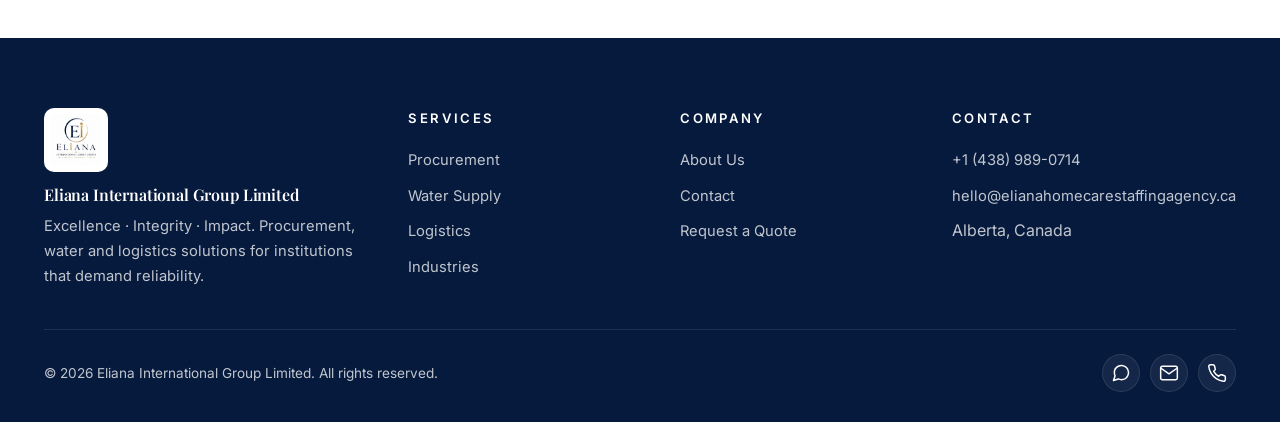
==== commit 88738418: "Update about.html" ====
--- a/about.html
+++ b/about.html
@@ -42,7 +42,7 @@
 <section>
   <div class="container">
     <div class="two-col">
-      <div class="col-img reveal"><img src="https://images.unsplash.com/photo-1542744173-8e7e53415bb0?auto=format&fit=crop&w=1200&q=70" alt="Eliana International Group team meeting" /></div>
+      <div class="col-img reveal"><img src="assets/img/ab.jpeg" /></div>
       <div class="col-text reveal delay-1">
         <span class="eyebrow">Who We Are</span>
         <h2>An international group serving institutions &amp; communities.</h2>
